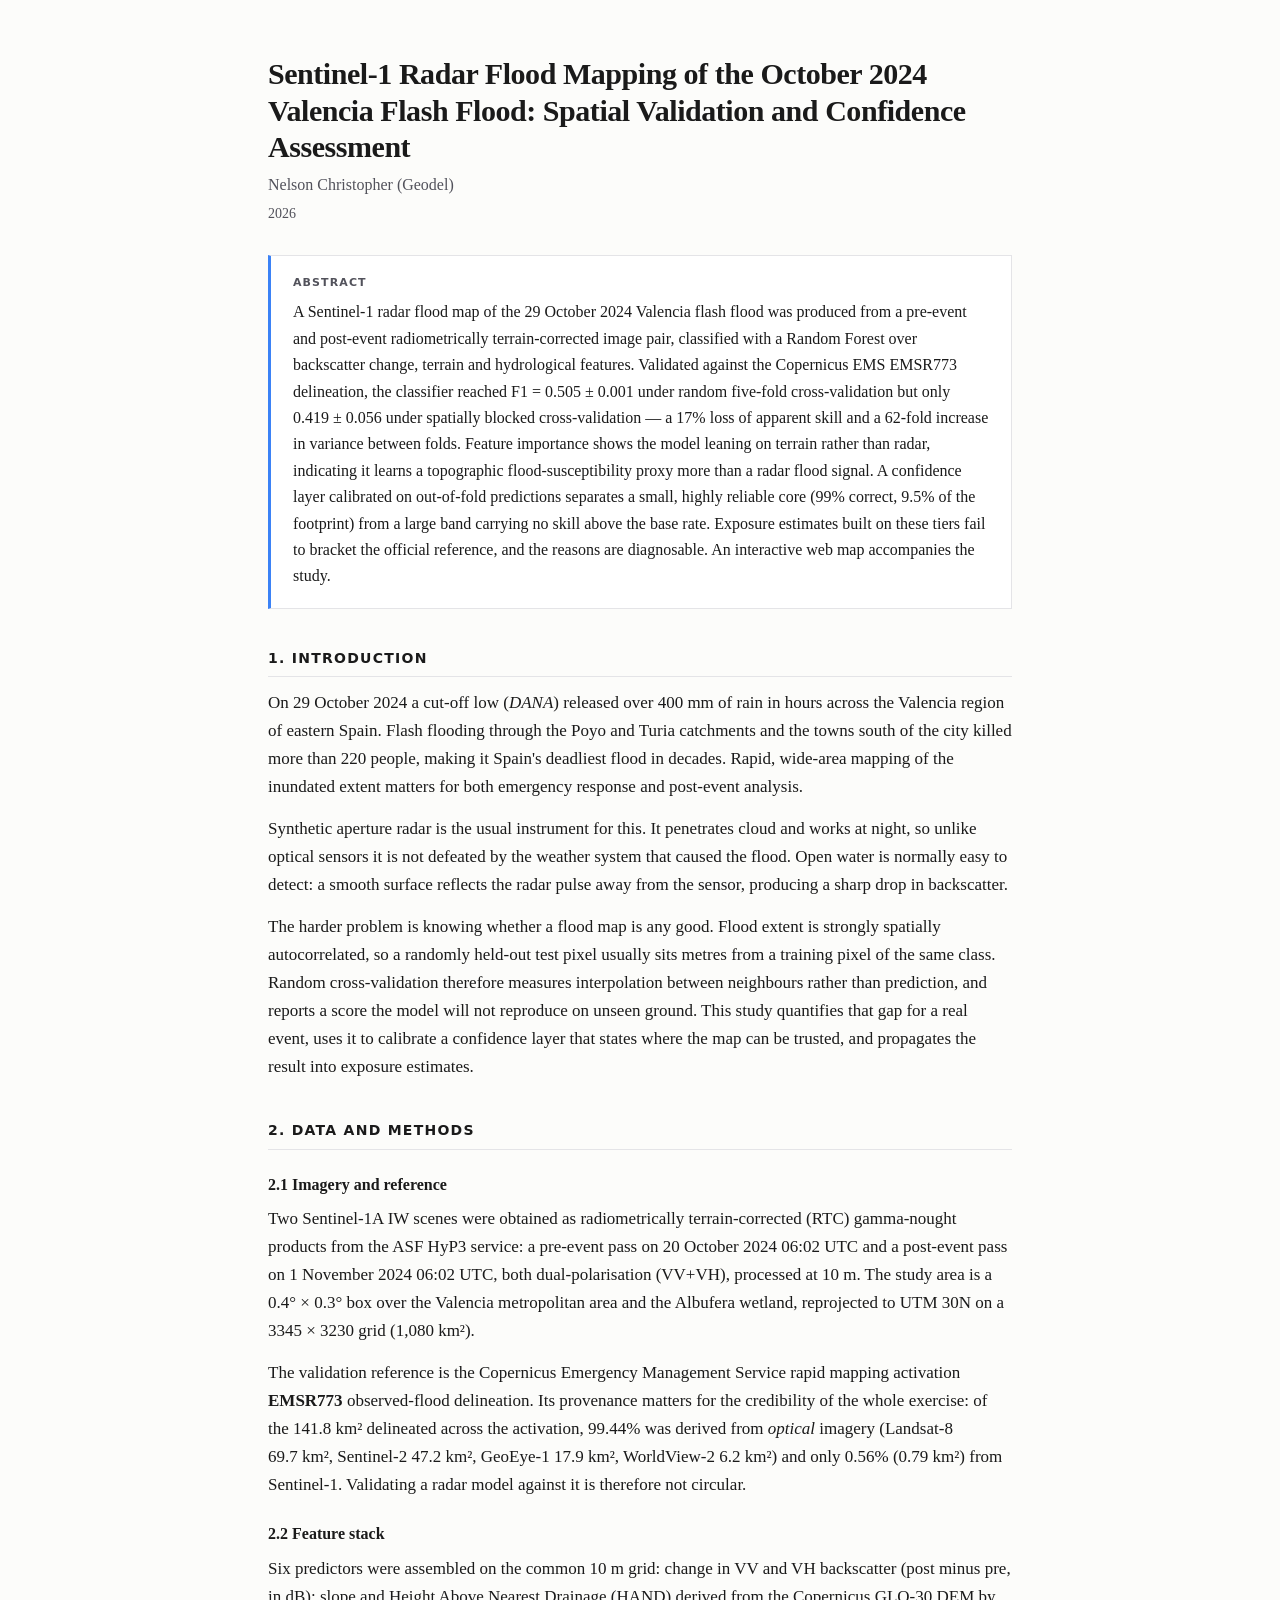
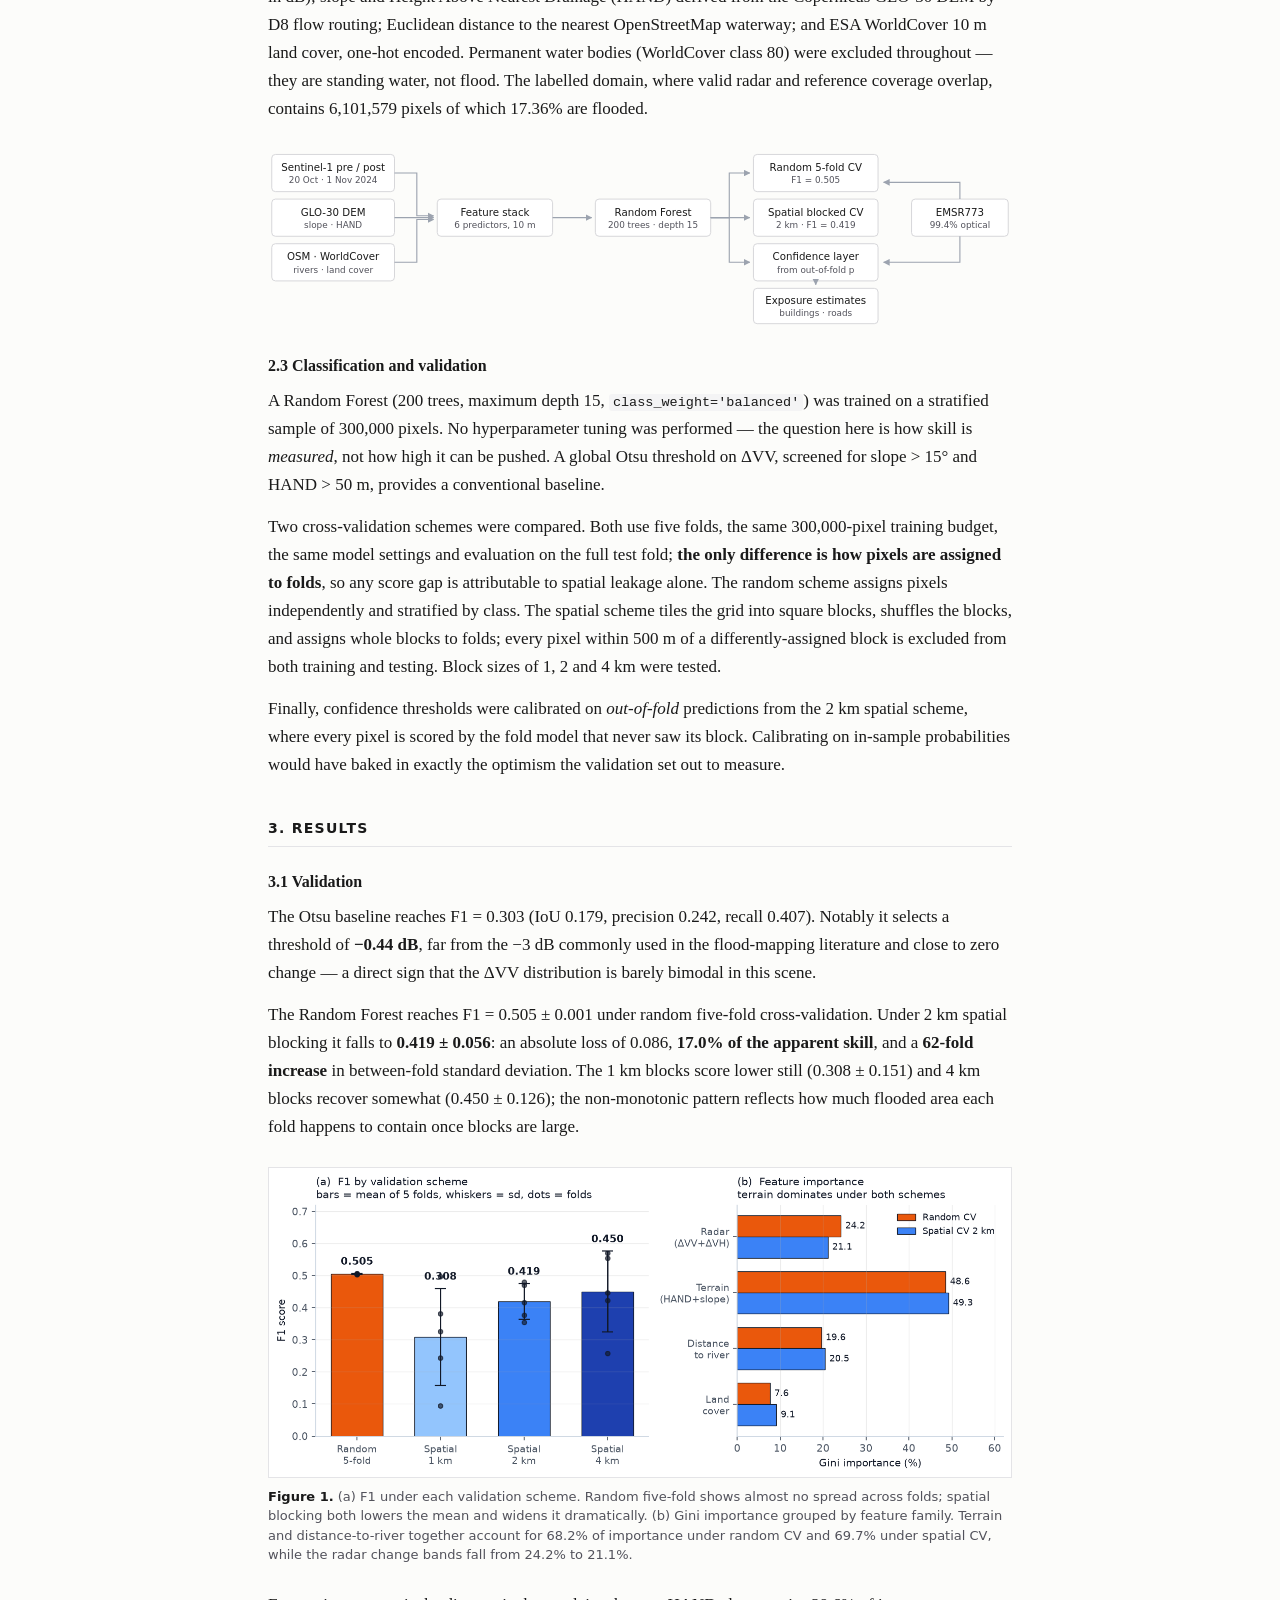
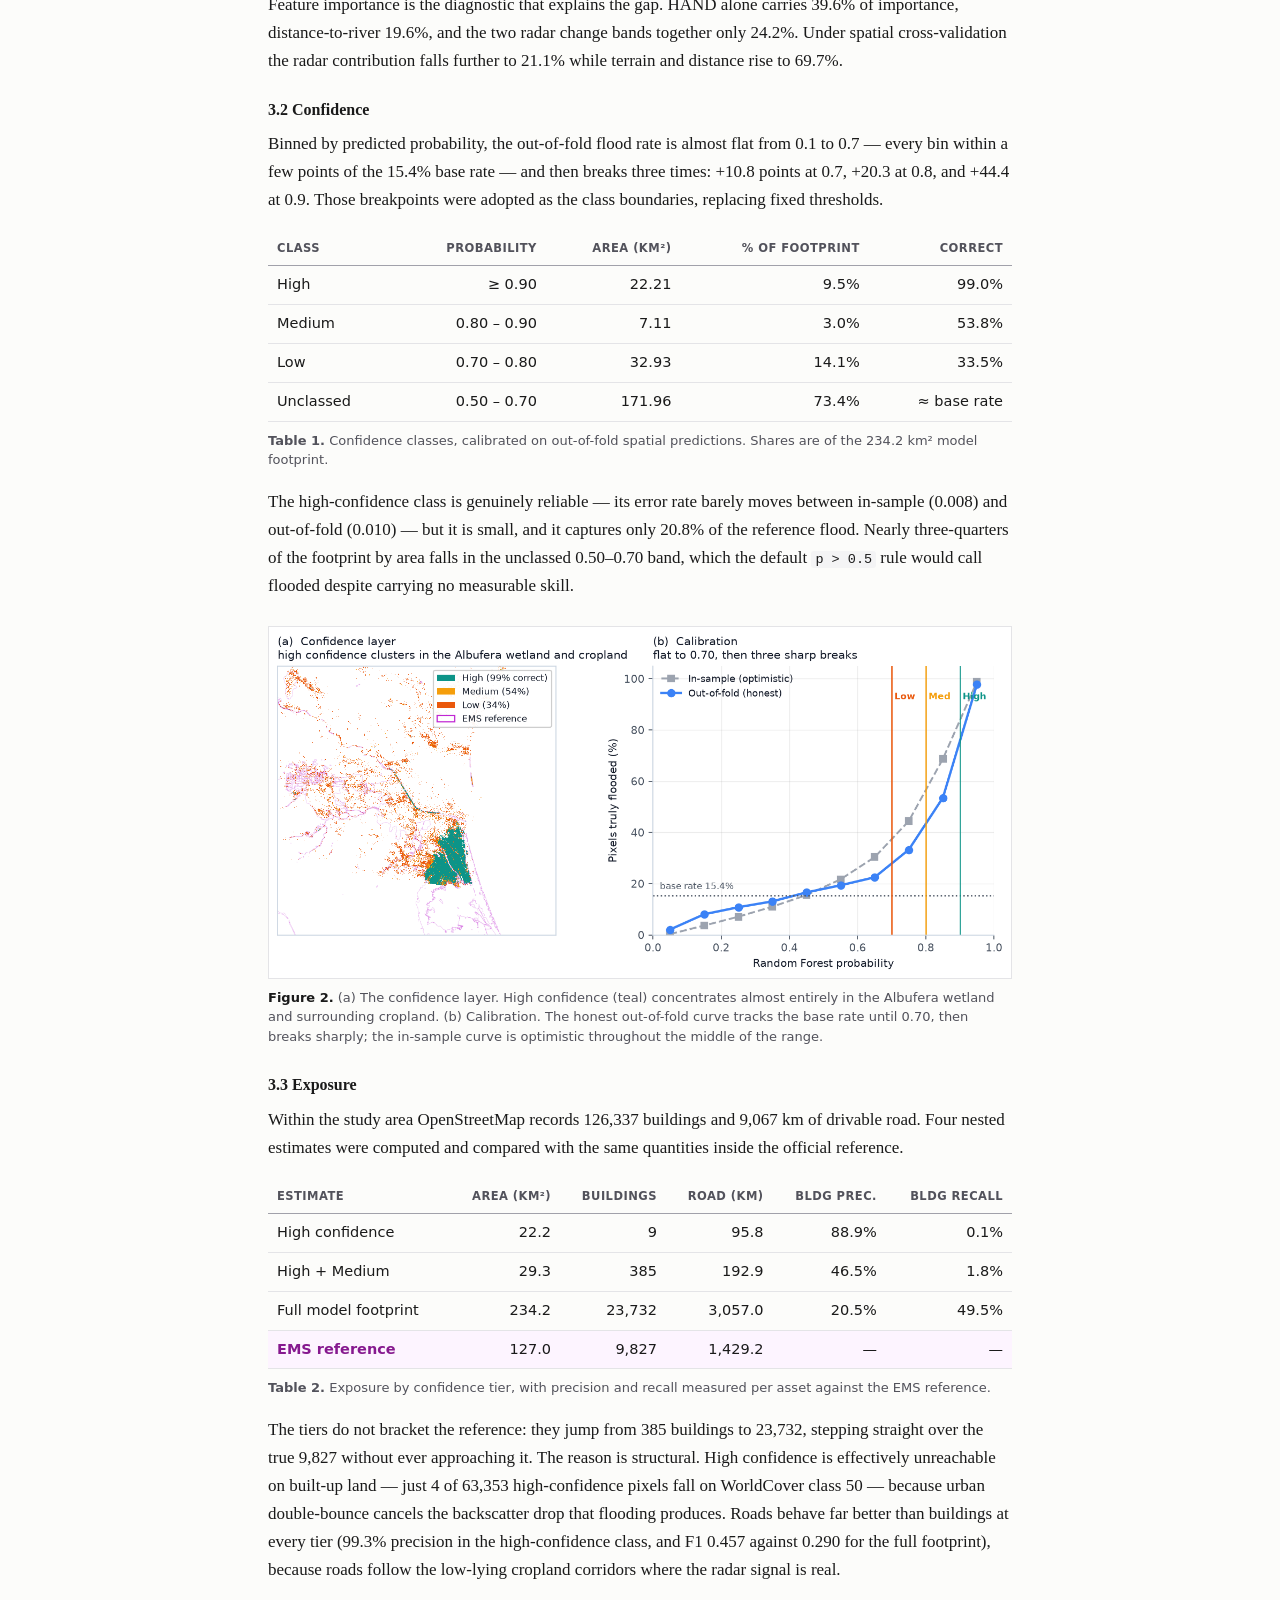
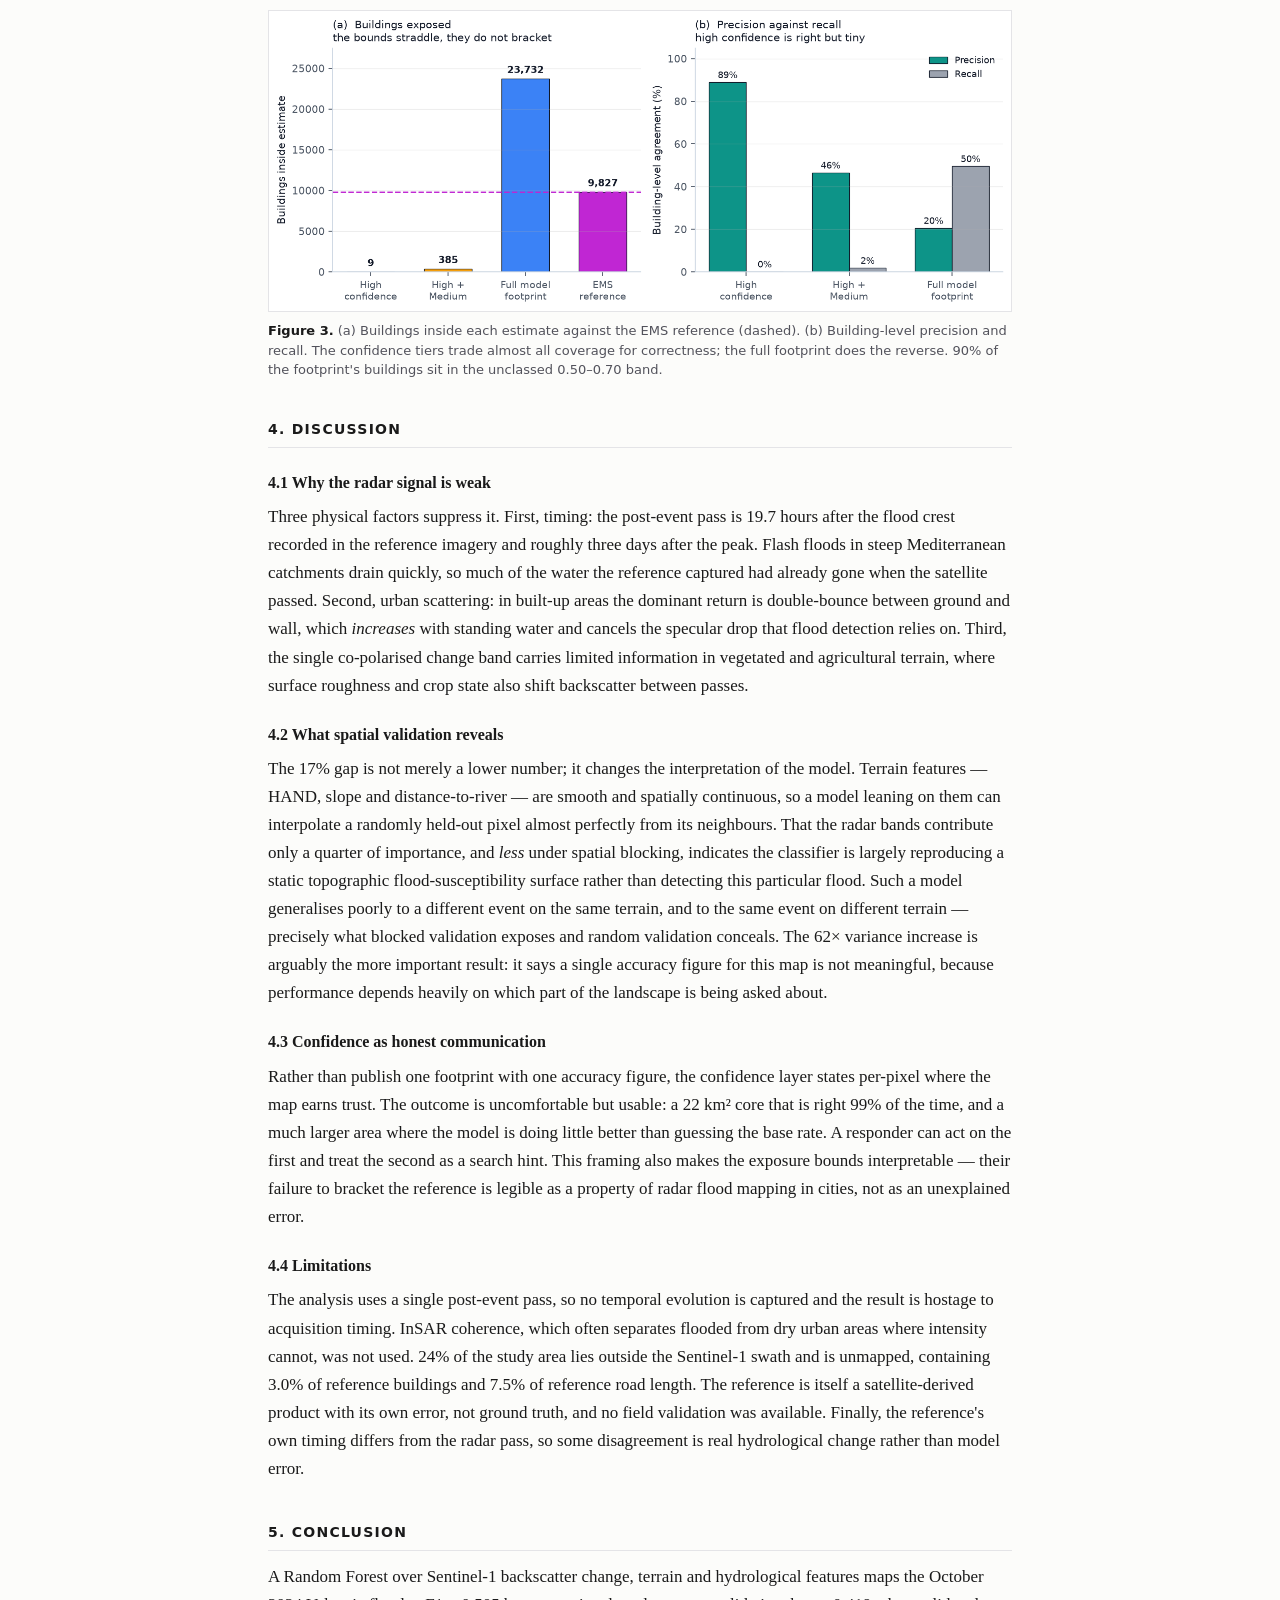
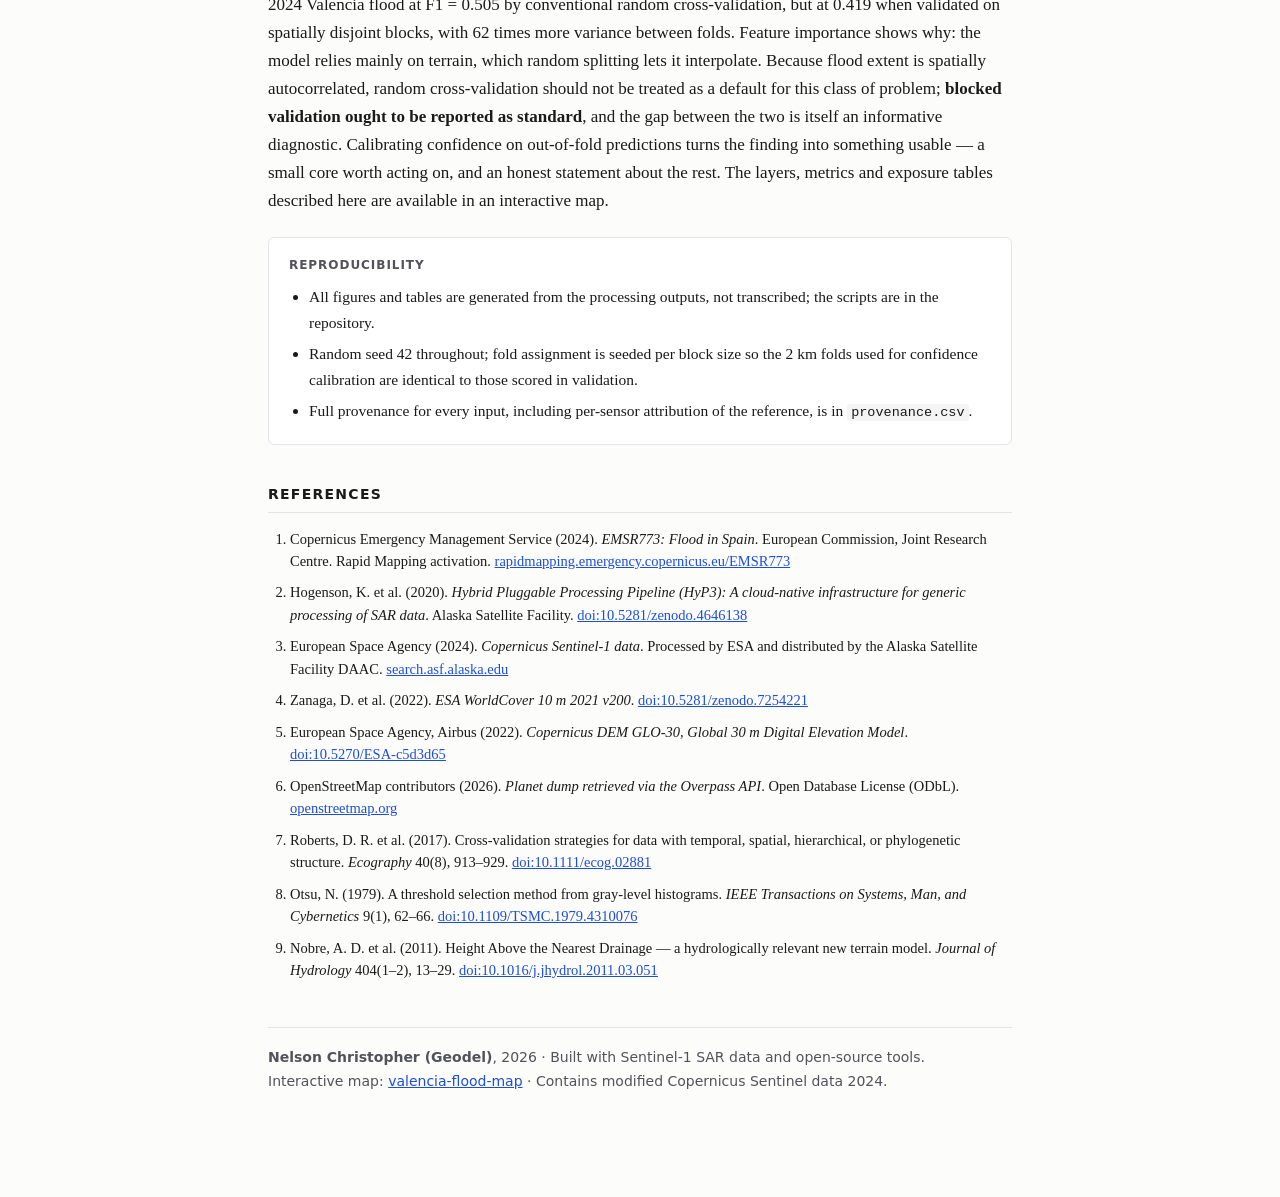
==== report/index.html @ 2ce24bb8 "Valencia flood map: web map, technical report and processing pipeline Sentinel-1 radar flood mapping" ====
<!DOCTYPE html>
<html lang="en">
<head>
<meta charset="utf-8">
<meta name="viewport" content="width=device-width, initial-scale=1">
<title>Sentinel-1 Radar Flood Mapping of the October 2024 Valencia Flash Flood</title>
<meta name="description" content="Spatial validation and confidence assessment of a Sentinel-1 Random Forest flood map of the October 2024 Valencia flash flood.">
<meta name="author" content="Nelson Christopher">
<style>
:root{
  --flood:#3b82f6; --high:#0d9488; --med:#f59e0b; --low:#ea580c;
  --grey:#9ca3af; --ref:#c026d3;
  --ink:#1a1a1a; --ink2:#52525b; --rule:#e4e4e7; --bg:#fcfcfa;
}
*{box-sizing:border-box}
html{-webkit-text-size-adjust:100%}
body{
  margin:0; background:var(--bg); color:var(--ink);
  font:17px/1.65 Georgia,"Iowan Old Style","Times New Roman",serif;
}
.wrap{max-width:800px; margin:0 auto; padding:56px 28px 90px}

h1{font-size:30px; line-height:1.22; margin:0 0 6px; font-weight:700;
   letter-spacing:-.015em}
.byline{font-size:16px; color:var(--ink2); margin:0 0 4px}
.dateline{font-size:14px; color:var(--ink2); margin:0 0 30px}
h2{font-size:14px; letter-spacing:.09em; text-transform:uppercase;
   font-family:system-ui,-apple-system,"Segoe UI",sans-serif; font-weight:700;
   margin:38px 0 12px; padding-bottom:6px; border-bottom:1px solid var(--rule)}
h3{font-size:16px; margin:22px 0 7px; font-weight:700}
p{margin:0 0 14px}
a{color:#1d4ed8}
strong{font-weight:700}

.abstract{
  background:#fff; border:1px solid var(--rule); border-left:3px solid var(--flood);
  padding:18px 22px; margin:0 0 10px; font-size:16px;
}
.abstract p{margin:0}
.abstract .lbl{
  font-family:system-ui,sans-serif; font-size:11px; letter-spacing:.1em;
  text-transform:uppercase; color:var(--ink2); font-weight:700; display:block;
  margin-bottom:7px;
}

figure{margin:26px 0; padding:0}
figure img{width:100%; height:auto; display:block; border:1px solid var(--rule);
           background:#fff}
figcaption{
  font-family:system-ui,-apple-system,sans-serif; font-size:13px;
  color:var(--ink2); margin-top:9px; line-height:1.5;
}
figcaption b{color:var(--ink)}

table{border-collapse:collapse; width:100%; margin:18px 0; font-size:14.5px;
      font-family:system-ui,-apple-system,sans-serif}
caption{
  caption-side:bottom; text-align:left; font-size:13px; color:var(--ink2);
  margin-top:9px; line-height:1.5;
}
th,td{padding:7px 9px; text-align:right; border-bottom:1px solid var(--rule)}
th:first-child,td:first-child{text-align:left}
thead th{
  font-size:11.5px; text-transform:uppercase; letter-spacing:.04em;
  color:var(--ink2); border-bottom:1.5px solid #a1a1aa;
}
tbody tr.hl{background:#fdf4ff}
tbody tr.hl td:first-child{color:#86198f; font-weight:700}
td.n{font-variant-numeric:tabular-nums}

.keybox{
  background:#fff; border:1px solid var(--rule); border-radius:6px;
  padding:4px 20px 14px; margin:22px 0;
}
.keybox h3{font-family:system-ui,sans-serif; font-size:12px; letter-spacing:.08em;
           text-transform:uppercase; color:var(--ink2); margin:14px 0 8px}
.keybox ul{margin:0; padding-left:20px; font-size:15.5px}
.keybox li{margin-bottom:6px}

.flow{margin:24px 0}
.flow svg{width:100%; height:auto; display:block}

ol.refs{font-size:14.5px; padding-left:22px; line-height:1.55}
ol.refs li{margin-bottom:9px}
code{font:13.5px ui-monospace,Menlo,Consolas,monospace; background:#f4f4f5;
     padding:1px 4px; border-radius:3px}

footer{
  margin-top:46px; padding-top:18px; border-top:1px solid var(--rule);
  font-size:14px; color:var(--ink2);
  font-family:system-ui,-apple-system,sans-serif;
}

@media (max-width:620px){
  body{font-size:16px}
  .wrap{padding:34px 18px 60px}
  h1{font-size:24px}
  table{font-size:13px}
  th,td{padding:6px 5px}
}

@media print{
  :root{--bg:#fff}
  @page{margin:18mm 16mm}
  body{font-size:10.5pt; line-height:1.5; background:#fff}
  .wrap{max-width:none; padding:0}
  h1{font-size:19pt}
  h2{font-size:10pt; margin:18pt 0 7pt; page-break-after:avoid}
  h3{font-size:11pt; page-break-after:avoid}
  figure,table,.keybox,.abstract{page-break-inside:avoid}
  figure img{border:1px solid #ccc}
  a{color:#000; text-decoration:none}
  a[href^="http"]::after{content:" (" attr(href) ")"; font-size:8pt; color:#555;
                         word-break:break-all}
  .noprint{display:none}
  footer{page-break-inside:avoid}
}
</style>
</head>
<body>
<div class="wrap">

<h1>Sentinel-1 Radar Flood Mapping of the October 2024 Valencia Flash Flood:
    Spatial Validation and Confidence Assessment</h1>
<p class="byline">Nelson Christopher (Geodel)</p>
<p class="dateline">2026</p>

<div class="abstract">
  <span class="lbl">Abstract</span>
  <p>A Sentinel-1 radar flood map of the 29 October 2024 Valencia flash flood was
  produced from a pre-event and post-event radiometrically terrain-corrected image
  pair, classified with a Random Forest over backscatter change, terrain and
  hydrological features. Validated against the Copernicus EMS EMSR773 delineation,
  the classifier reached F1&nbsp;=&nbsp;0.505&nbsp;±&nbsp;0.001 under random
  five-fold cross-validation but only 0.419&nbsp;±&nbsp;0.056 under spatially
  blocked cross-validation — a 17% loss of apparent skill and a 62-fold increase in
  variance between folds. Feature importance shows the model leaning on terrain
  rather than radar, indicating it learns a topographic flood-susceptibility proxy
  more than a radar flood signal. A confidence layer calibrated on out-of-fold
  predictions separates a small, highly reliable core (99% correct, 9.5% of the
  footprint) from a large band carrying no skill above the base rate. Exposure
  estimates built on these tiers fail to bracket the official reference, and the
  reasons are diagnosable. An interactive web map accompanies the study.</p>
</div>

<h2>1. Introduction</h2>
<p>On 29 October 2024 a cut-off low (<i>DANA</i>) released over 400&nbsp;mm of rain
in hours across the Valencia region of eastern Spain. Flash flooding through the
Poyo and Turia catchments and the towns south of the city killed more than 220
people, making it Spain's deadliest flood in decades. Rapid, wide-area mapping of
the inundated extent matters for both emergency response and post-event analysis.</p>

<p>Synthetic aperture radar is the usual instrument for this. It penetrates cloud
and works at night, so unlike optical sensors it is not defeated by the weather
system that caused the flood. Open water is normally easy to detect: a smooth
surface reflects the radar pulse away from the sensor, producing a sharp drop in
backscatter.</p>

<p>The harder problem is knowing whether a flood map is any good. Flood extent is
strongly spatially autocorrelated, so a randomly held-out test pixel usually sits
metres from a training pixel of the same class. Random cross-validation therefore
measures interpolation between neighbours rather than prediction, and reports a
score the model will not reproduce on unseen ground. This study quantifies that
gap for a real event, uses it to calibrate a confidence layer that states where the
map can be trusted, and propagates the result into exposure estimates.</p>

<h2>2. Data and Methods</h2>

<h3>2.1 Imagery and reference</h3>
<p>Two Sentinel-1A IW scenes were obtained as radiometrically terrain-corrected
(RTC) gamma-nought products from the ASF HyP3 service: a pre-event pass on
20&nbsp;October 2024 06:02&nbsp;UTC and a post-event pass on 1&nbsp;November 2024
06:02&nbsp;UTC, both dual-polarisation (VV+VH), processed at 10&nbsp;m. The study
area is a 0.4°&nbsp;×&nbsp;0.3° box over the Valencia metropolitan area and the
Albufera wetland, reprojected to UTM&nbsp;30N on a 3345&nbsp;×&nbsp;3230 grid
(1,080&nbsp;km²).</p>

<p>The validation reference is the Copernicus Emergency Management Service rapid
mapping activation <b>EMSR773</b> observed-flood delineation. Its provenance matters
for the credibility of the whole exercise: of the 141.8&nbsp;km² delineated across
the activation, 99.44% was derived from <i>optical</i> imagery (Landsat-8
69.7&nbsp;km², Sentinel-2 47.2&nbsp;km², GeoEye-1 17.9&nbsp;km², WorldView-2
6.2&nbsp;km²) and only 0.56% (0.79&nbsp;km²) from Sentinel-1. Validating a radar
model against it is therefore not circular.</p>

<h3>2.2 Feature stack</h3>
<p>Six predictors were assembled on the common 10&nbsp;m grid: change in VV and VH
backscatter (post minus pre, in dB); slope and Height Above Nearest Drainage (HAND)
derived from the Copernicus GLO-30 DEM by D8 flow routing; Euclidean distance to the
nearest OpenStreetMap waterway; and ESA WorldCover 10&nbsp;m land cover, one-hot
encoded. Permanent water bodies (WorldCover class 80) were excluded throughout —
they are standing water, not flood. The labelled domain, where valid radar and
reference coverage overlap, contains 6,101,579 pixels of which 17.36% are flooded.</p>

<div class="flow">
<svg viewBox="0 0 800 196" xmlns="http://www.w3.org/2000/svg" role="img"
     aria-label="Processing chain: Sentinel-1 pre and post images, DEM, OSM and land
     cover feed a feature stack; a Random Forest produces a probability surface,
     which is validated by random and spatial cross-validation and calibrated into
     a confidence layer and exposure estimates.">
  <defs>
    <marker id="a" viewBox="0 0 10 10" refX="9" refY="5" markerWidth="6"
            markerHeight="6" orient="auto-start-reverse">
      <path d="M0 0 L10 5 L0 10 z" fill="#9ca3af"/>
    </marker>
    <style>
      .bx{fill:#fff;stroke:#d4d4d8;stroke-width:1}
      .t{font:11px system-ui,sans-serif;fill:#1a1a1a;text-anchor:middle}
      .ts{font:9.5px system-ui,sans-serif;fill:#52525b;text-anchor:middle}
      .ln{stroke:#9ca3af;stroke-width:1.2;fill:none;marker-end:url(#a)}
    </style>
  </defs>

  <rect class="bx" x="4"   y="8"   width="132" height="40" rx="4" stroke="#3b82f6"/>
  <text class="t"  x="70"  y="26">Sentinel-1 pre / post</text>
  <text class="ts" x="70"  y="39">20 Oct · 1 Nov 2024</text>

  <rect class="bx" x="4"   y="56"  width="132" height="40" rx="4"/>
  <text class="t"  x="70"  y="74">GLO-30 DEM</text>
  <text class="ts" x="70"  y="87">slope · HAND</text>

  <rect class="bx" x="4"   y="104" width="132" height="40" rx="4"/>
  <text class="t"  x="70"  y="122">OSM · WorldCover</text>
  <text class="ts" x="70"  y="135">rivers · land cover</text>

  <rect class="bx" x="182" y="56"  width="124" height="40" rx="4"/>
  <text class="t"  x="244" y="74">Feature stack</text>
  <text class="ts" x="244" y="87">6 predictors, 10 m</text>

  <rect class="bx" x="352" y="56"  width="124" height="40" rx="4" stroke="#3b82f6"/>
  <text class="t"  x="414" y="74">Random Forest</text>
  <text class="ts" x="414" y="87">200 trees · depth 15</text>

  <rect class="bx" x="522" y="8"   width="134" height="40" rx="4"/>
  <text class="t"  x="589" y="26">Random 5-fold CV</text>
  <text class="ts" x="589" y="39">F1 = 0.505</text>

  <rect class="bx" x="522" y="56"  width="134" height="40" rx="4" stroke="#ea580c"/>
  <text class="t"  x="589" y="74">Spatial blocked CV</text>
  <text class="ts" x="589" y="87">2 km · F1 = 0.419</text>

  <rect class="bx" x="522" y="104" width="134" height="40" rx="4" stroke="#0d9488"/>
  <text class="t"  x="589" y="122">Confidence layer</text>
  <text class="ts" x="589" y="135">from out-of-fold p</text>

  <rect class="bx" x="522" y="152" width="134" height="38" rx="4"/>
  <text class="t"  x="589" y="169">Exposure estimates</text>
  <text class="ts" x="589" y="182">buildings · roads</text>

  <rect class="bx" x="692" y="56"  width="104" height="40" rx="4"/>
  <text class="t"  x="744" y="74">EMSR773</text>
  <text class="ts" x="744" y="87">99.4% optical</text>

  <path class="ln" d="M136 28 H160 V74 H178"/>
  <path class="ln" d="M136 76 H178"/>
  <path class="ln" d="M136 124 H160 V78 H178"/>
  <path class="ln" d="M306 76 H348"/>
  <path class="ln" d="M476 76 H496 V28 H518"/>
  <path class="ln" d="M476 76 H518"/>
  <path class="ln" d="M476 76 H496 V124 H518"/>
  <path class="ln" d="M589 144 V148"/>
  <path class="ln" d="M744 56 V38 H662"/>
  <path class="ln" d="M744 96 V124 H662"/>
</svg>
</div>

<h3>2.3 Classification and validation</h3>
<p>A Random Forest (200 trees, maximum depth 15,
<code>class_weight='balanced'</code>) was trained on a stratified sample of 300,000
pixels. No hyperparameter tuning was performed — the question here is how skill is
<i>measured</i>, not how high it can be pushed. A global Otsu threshold on ΔVV,
screened for slope&nbsp;&gt;&nbsp;15° and HAND&nbsp;&gt;&nbsp;50&nbsp;m, provides a
conventional baseline.</p>

<p>Two cross-validation schemes were compared. Both use five folds, the same
300,000-pixel training budget, the same model settings and evaluation on the full
test fold; <b>the only difference is how pixels are assigned to folds</b>, so any
score gap is attributable to spatial leakage alone. The random scheme assigns
pixels independently and stratified by class. The spatial scheme tiles the grid
into square blocks, shuffles the blocks, and assigns whole blocks to folds; every
pixel within 500&nbsp;m of a differently-assigned block is excluded from both
training and testing. Block sizes of 1, 2 and 4&nbsp;km were tested.</p>

<p>Finally, confidence thresholds were calibrated on <i>out-of-fold</i> predictions
from the 2&nbsp;km spatial scheme, where every pixel is scored by the fold model
that never saw its block. Calibrating on in-sample probabilities would have baked
in exactly the optimism the validation set out to measure.</p>

<h2>3. Results</h2>

<h3>3.1 Validation</h3>
<p>The Otsu baseline reaches F1&nbsp;=&nbsp;0.303 (IoU 0.179, precision 0.242,
recall 0.407). Notably it selects a threshold of <b>−0.44&nbsp;dB</b>, far from the
−3&nbsp;dB commonly used in the flood-mapping literature and close to zero change —
a direct sign that the ΔVV distribution is barely bimodal in this scene.</p>

<p>The Random Forest reaches F1&nbsp;=&nbsp;0.505&nbsp;±&nbsp;0.001 under random
five-fold cross-validation. Under 2&nbsp;km spatial blocking it falls to
<b>0.419&nbsp;±&nbsp;0.056</b>: an absolute loss of 0.086, <b>17.0% of the apparent
skill</b>, and a <b>62-fold increase</b> in between-fold standard deviation. The 1 km
blocks score lower still (0.308&nbsp;±&nbsp;0.151) and 4 km blocks recover somewhat
(0.450&nbsp;±&nbsp;0.126); the non-monotonic pattern reflects how much flooded area
each fold happens to contain once blocks are large.</p>

<figure>
  <img src="figures/fig1_validation.png"
       alt="Bar chart of F1 by validation scheme and a feature-importance comparison">
  <figcaption><b>Figure 1.</b> (a) F1 under each validation scheme. Random
  five-fold shows almost no spread across folds; spatial blocking both lowers the
  mean and widens it dramatically. (b) Gini importance grouped by feature family.
  Terrain and distance-to-river together account for 68.2% of importance under
  random CV and 69.7% under spatial CV, while the radar change bands fall from
  24.2% to 21.1%.</figcaption>
</figure>

<p>Feature importance is the diagnostic that explains the gap. HAND alone carries
39.6% of importance, distance-to-river 19.6%, and the two radar change bands
together only 24.2%. Under spatial cross-validation the radar contribution falls
further to 21.1% while terrain and distance rise to 69.7%.</p>

<h3>3.2 Confidence</h3>
<p>Binned by predicted probability, the out-of-fold flood rate is almost flat from
0.1 to 0.7 — every bin within a few points of the 15.4% base rate — and then breaks
three times: +10.8 points at 0.7, +20.3 at 0.8, and +44.4 at 0.9. Those breakpoints
were adopted as the class boundaries, replacing fixed thresholds.</p>

<table>
  <caption><b>Table 1.</b> Confidence classes, calibrated on out-of-fold spatial
  predictions. Shares are of the 234.2 km² model footprint.</caption>
  <thead><tr><th>Class</th><th>Probability</th><th>Area (km²)</th>
    <th>% of footprint</th><th>Correct</th></tr></thead>
  <tbody>
    <tr><td>High</td><td class="n">≥ 0.90</td><td class="n">22.21</td>
        <td class="n">9.5%</td><td class="n">99.0%</td></tr>
    <tr><td>Medium</td><td class="n">0.80 – 0.90</td><td class="n">7.11</td>
        <td class="n">3.0%</td><td class="n">53.8%</td></tr>
    <tr><td>Low</td><td class="n">0.70 – 0.80</td><td class="n">32.93</td>
        <td class="n">14.1%</td><td class="n">33.5%</td></tr>
    <tr><td>Unclassed</td><td class="n">0.50 – 0.70</td><td class="n">171.96</td>
        <td class="n">73.4%</td><td class="n">≈ base rate</td></tr>
  </tbody>
</table>

<p>The high-confidence class is genuinely reliable — its error rate barely moves
between in-sample (0.008) and out-of-fold (0.010) — but it is small, and it captures
only 20.8% of the reference flood. Nearly three-quarters of the footprint by area
falls in the unclassed 0.50–0.70 band, which the default <code>p&nbsp;&gt;&nbsp;0.5</code>
rule would call flooded despite carrying no measurable skill.</p>

<figure>
  <img src="figures/fig2_confidence.png"
       alt="Confidence map of the study area and a probability calibration curve">
  <figcaption><b>Figure 2.</b> (a) The confidence layer. High confidence (teal)
  concentrates almost entirely in the Albufera wetland and surrounding cropland.
  (b) Calibration. The honest out-of-fold curve tracks the base rate until 0.70,
  then breaks sharply; the in-sample curve is optimistic throughout the middle of
  the range.</figcaption>
</figure>

<h3>3.3 Exposure</h3>
<p>Within the study area OpenStreetMap records 126,337 buildings and 9,067&nbsp;km
of drivable road. Four nested estimates were computed and compared with the same
quantities inside the official reference.</p>

<table>
  <caption><b>Table 2.</b> Exposure by confidence tier, with precision and recall
  measured per asset against the EMS reference.</caption>
  <thead><tr><th>Estimate</th><th>Area (km²)</th><th>Buildings</th>
    <th>Road (km)</th><th>Bldg prec.</th><th>Bldg recall</th></tr></thead>
  <tbody>
    <tr><td>High confidence</td><td class="n">22.2</td><td class="n">9</td>
        <td class="n">95.8</td><td class="n">88.9%</td><td class="n">0.1%</td></tr>
    <tr><td>High + Medium</td><td class="n">29.3</td><td class="n">385</td>
        <td class="n">192.9</td><td class="n">46.5%</td><td class="n">1.8%</td></tr>
    <tr><td>Full model footprint</td><td class="n">234.2</td><td class="n">23,732</td>
        <td class="n">3,057.0</td><td class="n">20.5%</td><td class="n">49.5%</td></tr>
    <tr class="hl"><td>EMS reference</td><td class="n">127.0</td><td class="n">9,827</td>
        <td class="n">1,429.2</td><td class="n">—</td><td class="n">—</td></tr>
  </tbody>
</table>

<p>The tiers do not bracket the reference: they jump from 385 buildings to 23,732,
stepping straight over the true 9,827 without ever approaching it. The reason is
structural. High confidence is effectively unreachable on built-up land — just 4 of
63,353 high-confidence pixels fall on WorldCover class 50 — because urban
double-bounce cancels the backscatter drop that flooding produces. Roads behave far
better than buildings at every tier (99.3% precision in the high-confidence class,
and F1 0.457 against 0.290 for the full footprint), because roads follow the
low-lying cropland corridors where the radar signal is real.</p>

<figure>
  <img src="figures/fig3_exposure.png"
       alt="Bar charts of buildings exposed per estimate and precision against recall">
  <figcaption><b>Figure 3.</b> (a) Buildings inside each estimate against the EMS
  reference (dashed). (b) Building-level precision and recall. The confidence tiers
  trade almost all coverage for correctness; the full footprint does the reverse.
  90% of the footprint's buildings sit in the unclassed 0.50–0.70 band.</figcaption>
</figure>

<h2>4. Discussion</h2>

<h3>4.1 Why the radar signal is weak</h3>
<p>Three physical factors suppress it. First, timing: the post-event pass is
19.7&nbsp;hours after the flood crest recorded in the reference imagery and roughly
three days after the peak. Flash floods in steep Mediterranean catchments drain
quickly, so much of the water the reference captured had already gone when the
satellite passed. Second, urban scattering: in built-up areas the dominant return is
double-bounce between ground and wall, which <i>increases</i> with standing water
and cancels the specular drop that flood detection relies on. Third, the single
co-polarised change band carries limited information in vegetated and agricultural
terrain, where surface roughness and crop state also shift backscatter between
passes.</p>

<h3>4.2 What spatial validation reveals</h3>
<p>The 17% gap is not merely a lower number; it changes the interpretation of the
model. Terrain features — HAND, slope and distance-to-river — are smooth and
spatially continuous, so a model leaning on them can interpolate a randomly held-out
pixel almost perfectly from its neighbours. That the radar bands contribute only a
quarter of importance, and <i>less</i> under spatial blocking, indicates the
classifier is largely reproducing a static topographic flood-susceptibility surface
rather than detecting this particular flood. Such a model generalises poorly to a
different event on the same terrain, and to the same event on different terrain —
precisely what blocked validation exposes and random validation conceals. The 62×
variance increase is arguably the more important result: it says a single accuracy
figure for this map is not meaningful, because performance depends heavily on which
part of the landscape is being asked about.</p>

<h3>4.3 Confidence as honest communication</h3>
<p>Rather than publish one footprint with one accuracy figure, the confidence layer
states per-pixel where the map earns trust. The outcome is uncomfortable but usable:
a 22&nbsp;km² core that is right 99% of the time, and a much larger area where the
model is doing little better than guessing the base rate. A responder can act on the
first and treat the second as a search hint. This framing also makes the exposure
bounds interpretable — their failure to bracket the reference is legible as a
property of radar flood mapping in cities, not as an unexplained error.</p>

<h3>4.4 Limitations</h3>
<p>The analysis uses a single post-event pass, so no temporal evolution is captured
and the result is hostage to acquisition timing. InSAR coherence, which often
separates flooded from dry urban areas where intensity cannot, was not used. 24% of
the study area lies outside the Sentinel-1 swath and is unmapped, containing 3.0% of
reference buildings and 7.5% of reference road length. The reference is itself a
satellite-derived product with its own error, not ground truth, and no field
validation was available. Finally, the reference's own timing differs from the radar
pass, so some disagreement is real hydrological change rather than model error.</p>

<h2>5. Conclusion</h2>
<p>A Random Forest over Sentinel-1 backscatter change, terrain and hydrological
features maps the October 2024 Valencia flood at F1&nbsp;=&nbsp;0.505 by
conventional random cross-validation, but at 0.419 when validated on spatially
disjoint blocks, with 62 times more variance between folds. Feature importance shows
why: the model relies mainly on terrain, which random splitting lets it interpolate.
Because flood extent is spatially autocorrelated, random cross-validation should not
be treated as a default for this class of problem; <b>blocked validation ought to be
reported as standard</b>, and the gap between the two is itself an informative
diagnostic. Calibrating confidence on out-of-fold predictions turns the finding into
something usable — a small core worth acting on, and an honest statement about the
rest. The layers, metrics and exposure tables described here are available in an
interactive map.</p>

<div class="keybox">
<h3>Reproducibility</h3>
<ul>
  <li>All figures and tables are generated from the processing outputs, not
      transcribed; the scripts are in the repository.</li>
  <li>Random seed 42 throughout; fold assignment is seeded per block size so the
      2&nbsp;km folds used for confidence calibration are identical to those scored
      in validation.</li>
  <li>Full provenance for every input, including per-sensor attribution of the
      reference, is in <code>provenance.csv</code>.</li>
</ul>
</div>

<h2>References</h2>
<ol class="refs">
  <li>Copernicus Emergency Management Service (2024). <i>EMSR773: Flood in Spain</i>.
      European Commission, Joint Research Centre. Rapid Mapping activation.
      <a href="https://rapidmapping.emergency.copernicus.eu/EMSR773/">rapidmapping.emergency.copernicus.eu/EMSR773</a></li>
  <li>Hogenson, K. et al. (2020). <i>Hybrid Pluggable Processing Pipeline (HyP3): A
      cloud-native infrastructure for generic processing of SAR data</i>. Alaska
      Satellite Facility. <a href="https://doi.org/10.5281/zenodo.4646138">doi:10.5281/zenodo.4646138</a></li>
  <li>European Space Agency (2024). <i>Copernicus Sentinel-1 data</i>. Processed by
      ESA and distributed by the Alaska Satellite Facility DAAC.
      <a href="https://search.asf.alaska.edu/">search.asf.alaska.edu</a></li>
  <li>Zanaga, D. et al. (2022). <i>ESA WorldCover 10 m 2021 v200</i>.
      <a href="https://doi.org/10.5281/zenodo.7254221">doi:10.5281/zenodo.7254221</a></li>
  <li>European Space Agency, Airbus (2022). <i>Copernicus DEM GLO-30, Global 30 m
      Digital Elevation Model</i>.
      <a href="https://doi.org/10.5270/ESA-c5d3d65">doi:10.5270/ESA-c5d3d65</a></li>
  <li>OpenStreetMap contributors (2026). <i>Planet dump retrieved via the Overpass
      API</i>. Open Database License (ODbL).
      <a href="https://www.openstreetmap.org/">openstreetmap.org</a></li>
  <li>Roberts, D. R. et al. (2017). Cross-validation strategies for data with
      temporal, spatial, hierarchical, or phylogenetic structure. <i>Ecography</i>
      40(8), 913–929. <a href="https://doi.org/10.1111/ecog.02881">doi:10.1111/ecog.02881</a></li>
  <li>Otsu, N. (1979). A threshold selection method from gray-level histograms.
      <i>IEEE Transactions on Systems, Man, and Cybernetics</i> 9(1), 62–66.
      <a href="https://doi.org/10.1109/TSMC.1979.4310076">doi:10.1109/TSMC.1979.4310076</a></li>
  <li>Nobre, A. D. et al. (2011). Height Above the Nearest Drainage — a
      hydrologically relevant new terrain model. <i>Journal of Hydrology</i>
      404(1–2), 13–29. <a href="https://doi.org/10.1016/j.jhydrol.2011.03.051">doi:10.1016/j.jhydrol.2011.03.051</a></li>
</ol>

<footer>
  <p><b>Nelson Christopher (Geodel)</b>, 2026 · Built with Sentinel-1 SAR data and
  open-source tools.<br>
  Interactive map: <a href="../">valencia-flood-map</a> ·
  Contains modified Copernicus Sentinel data 2024.</p>
</footer>

</div>
</body>
</html>
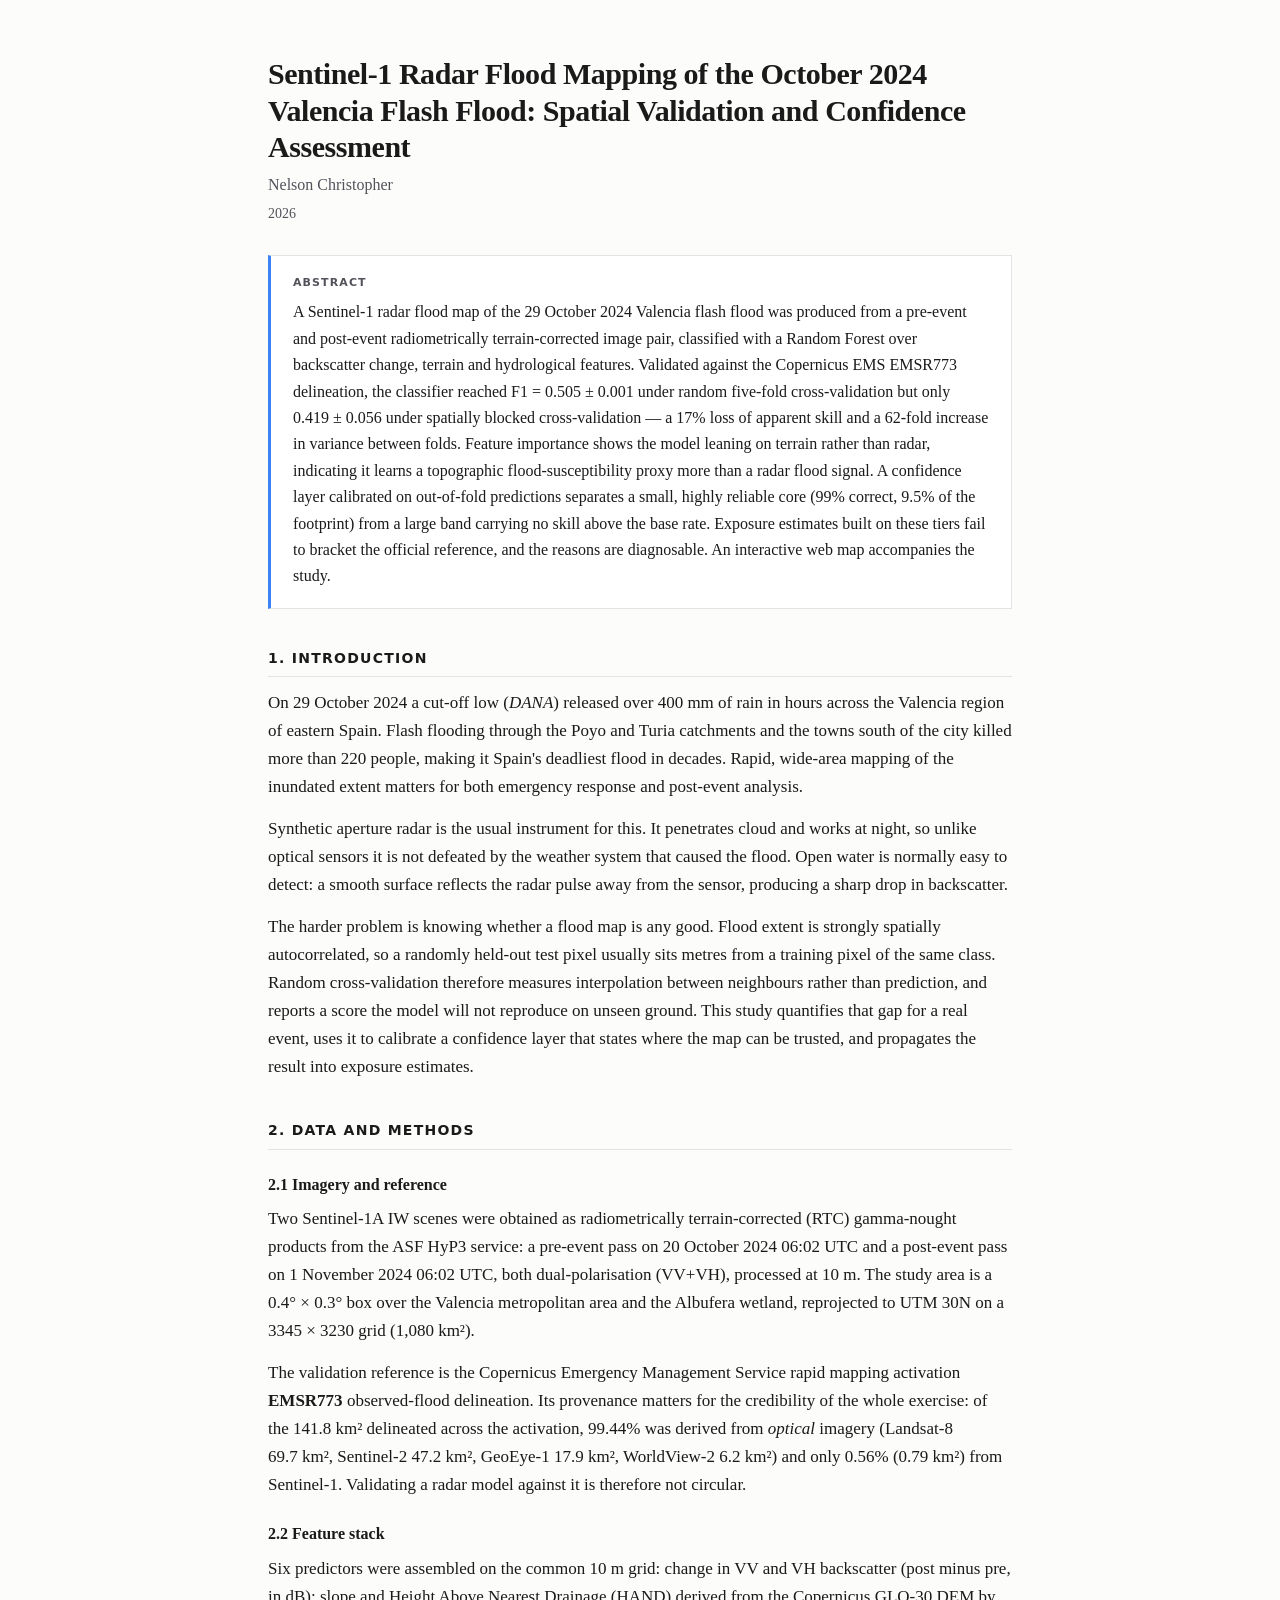
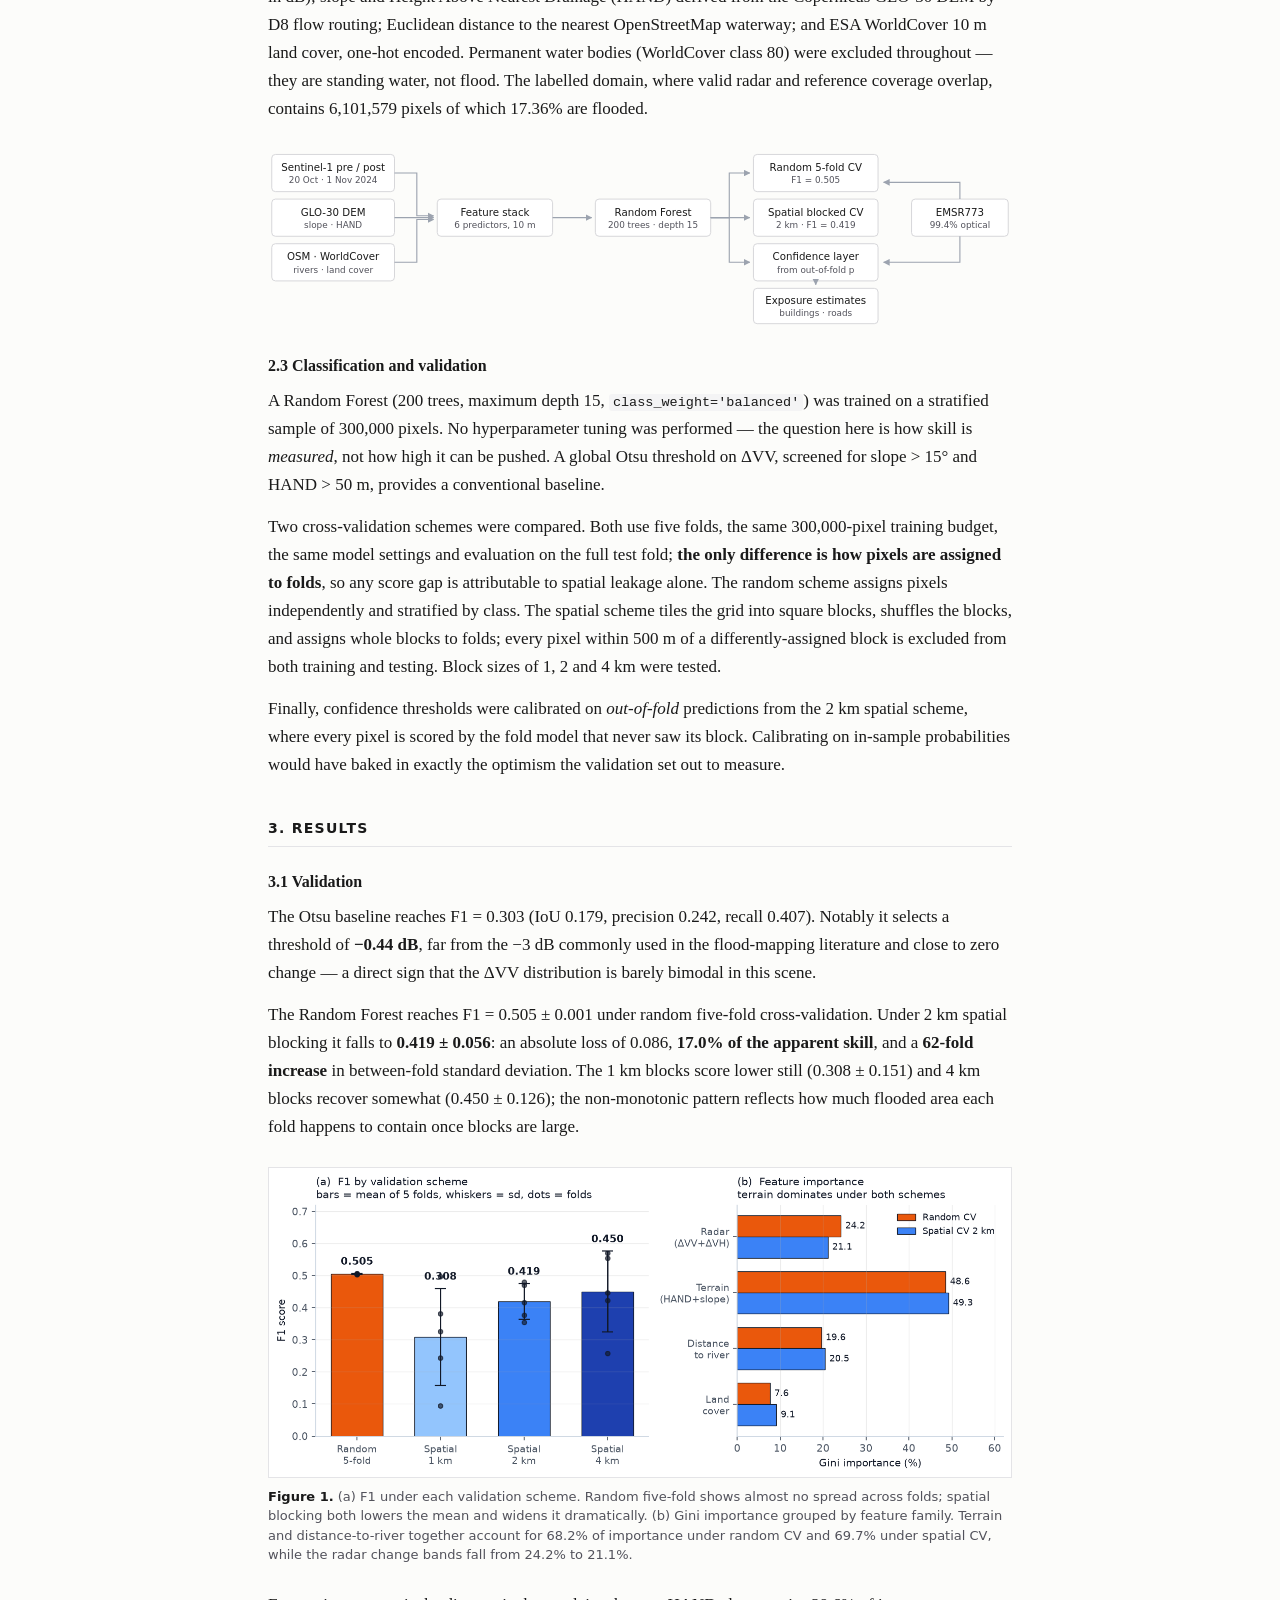
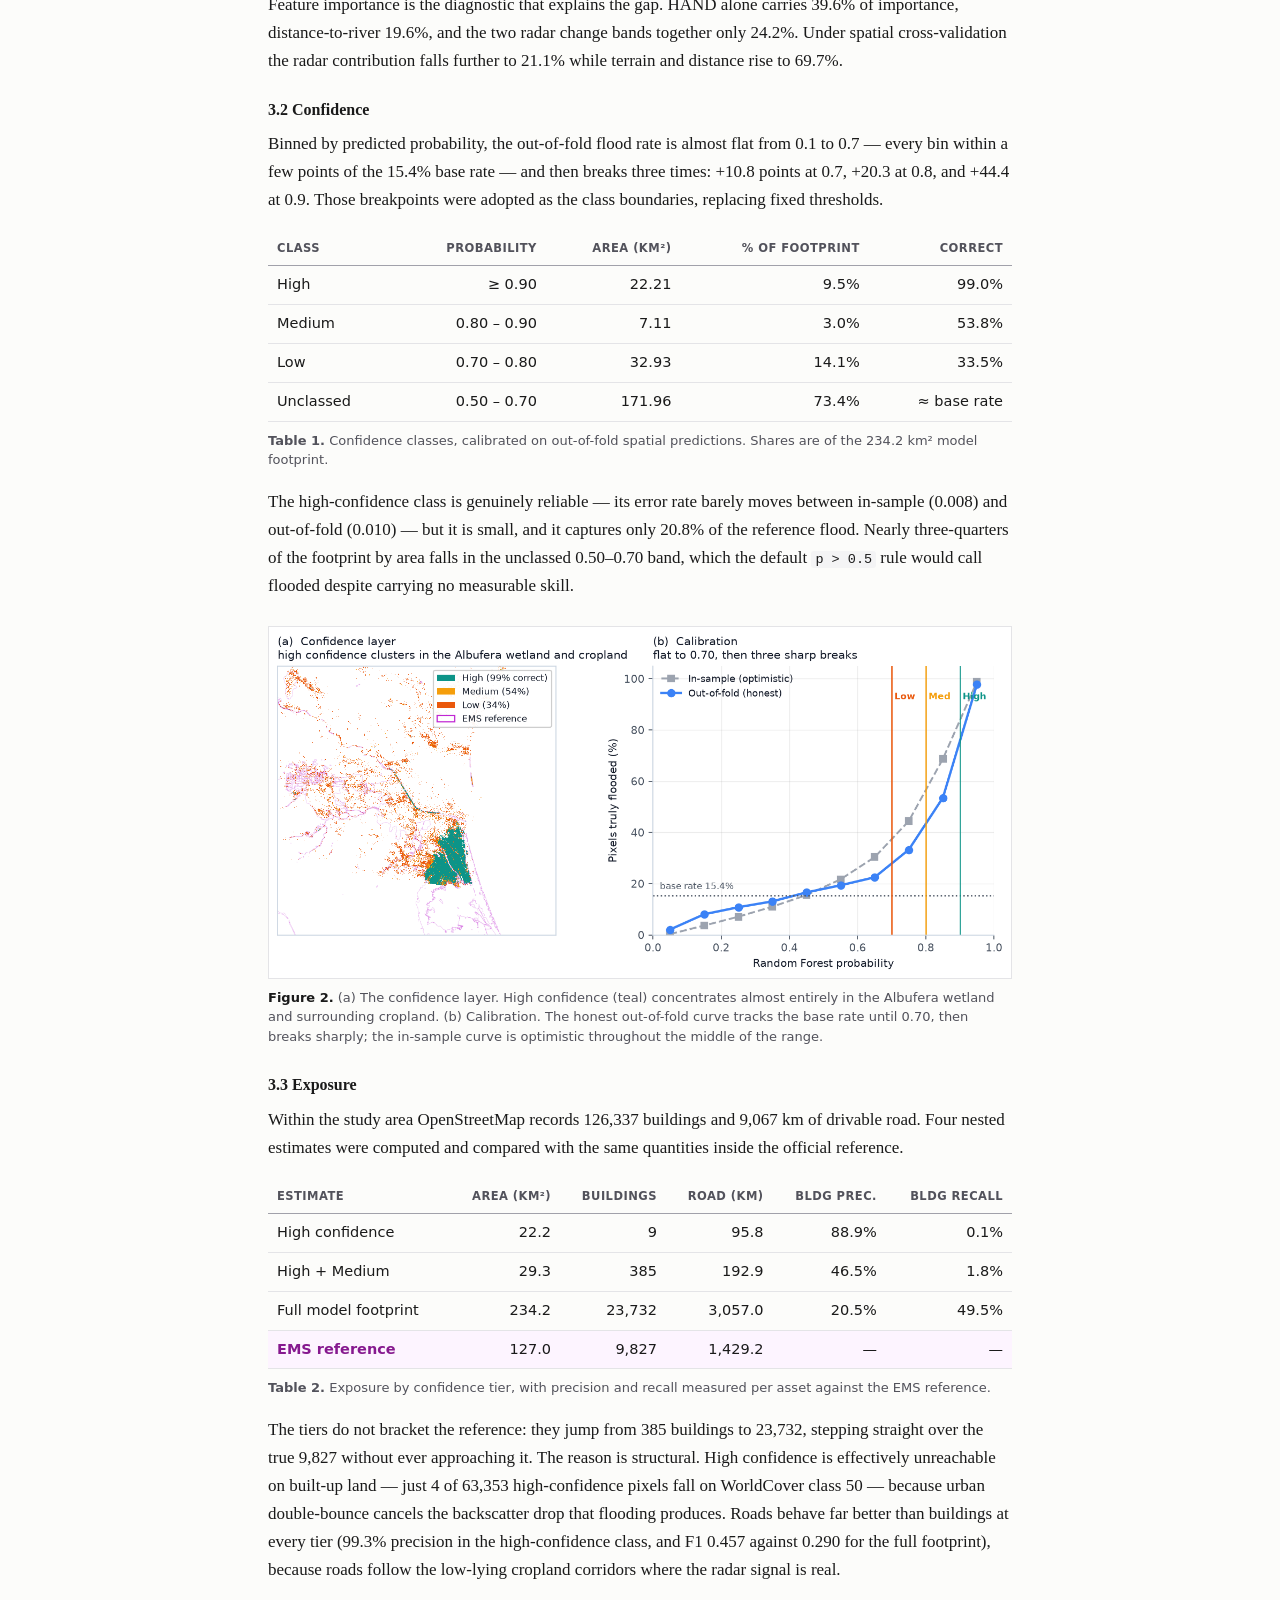
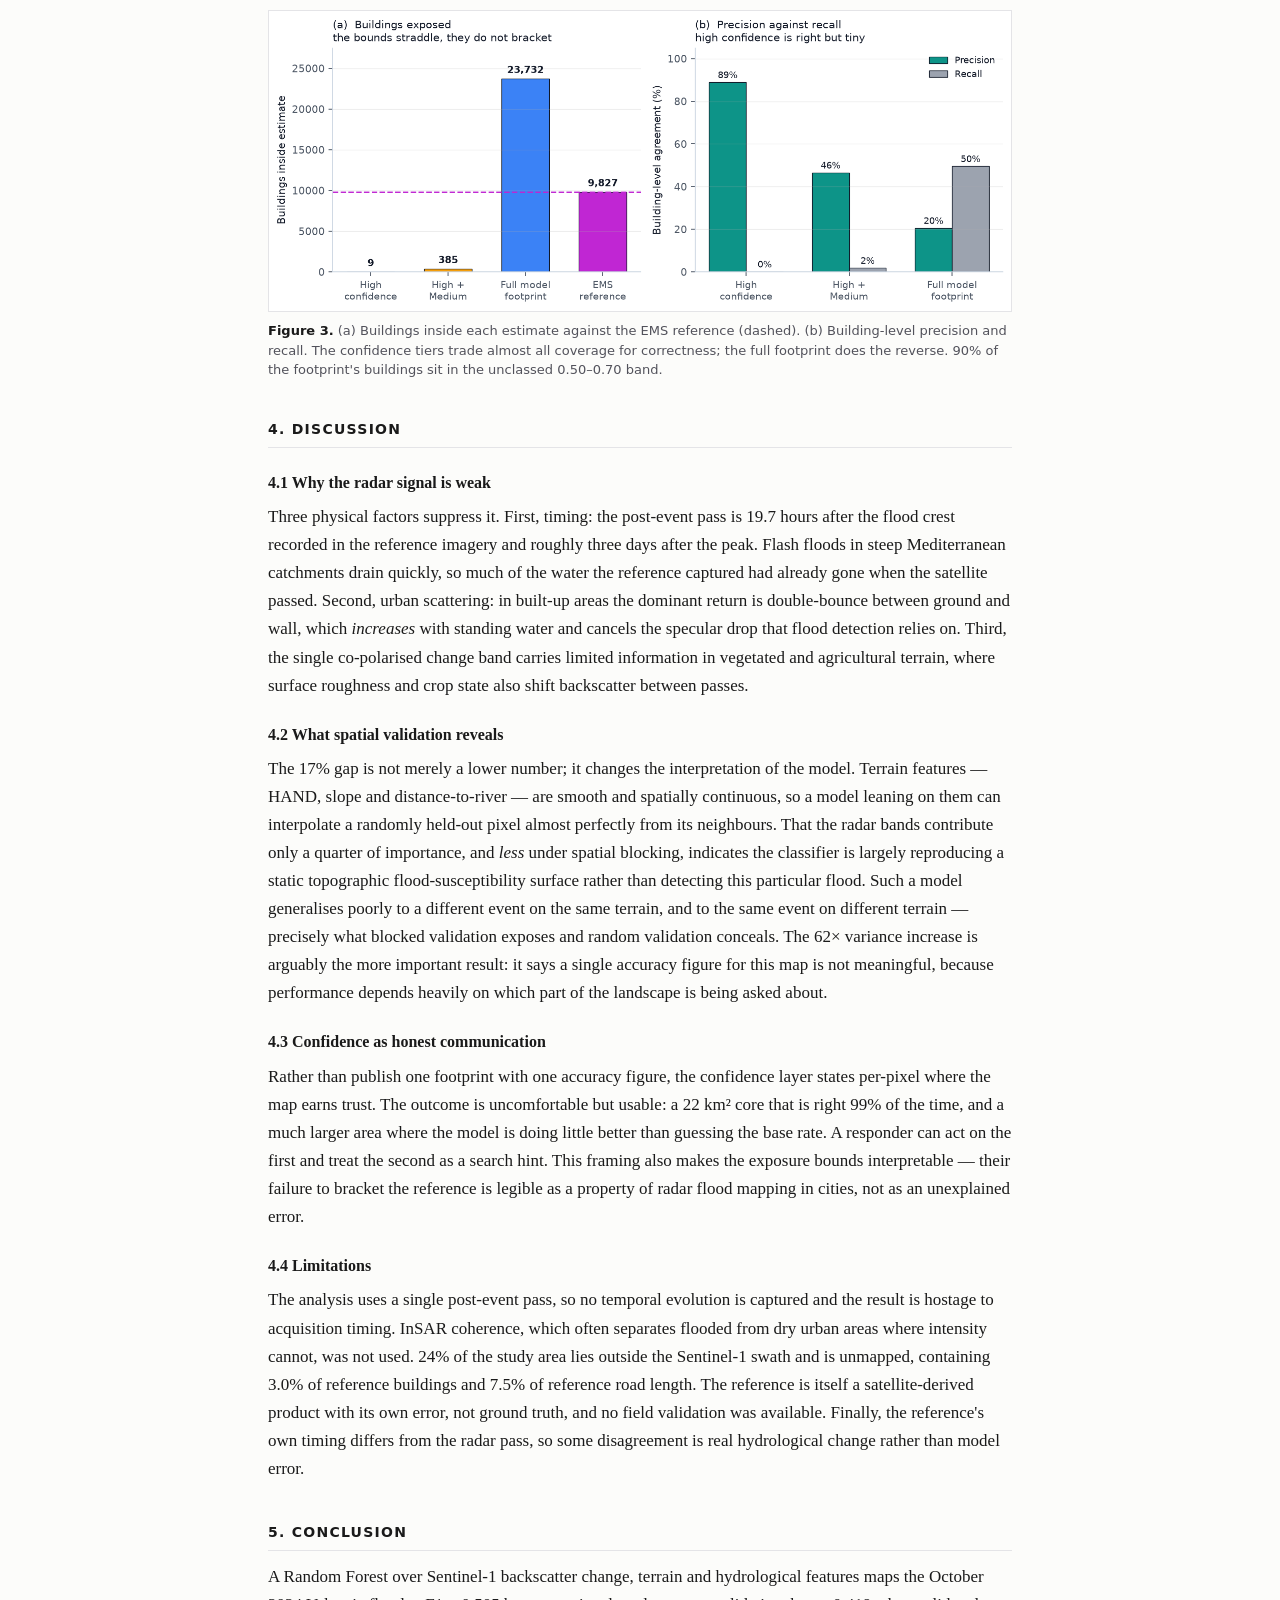
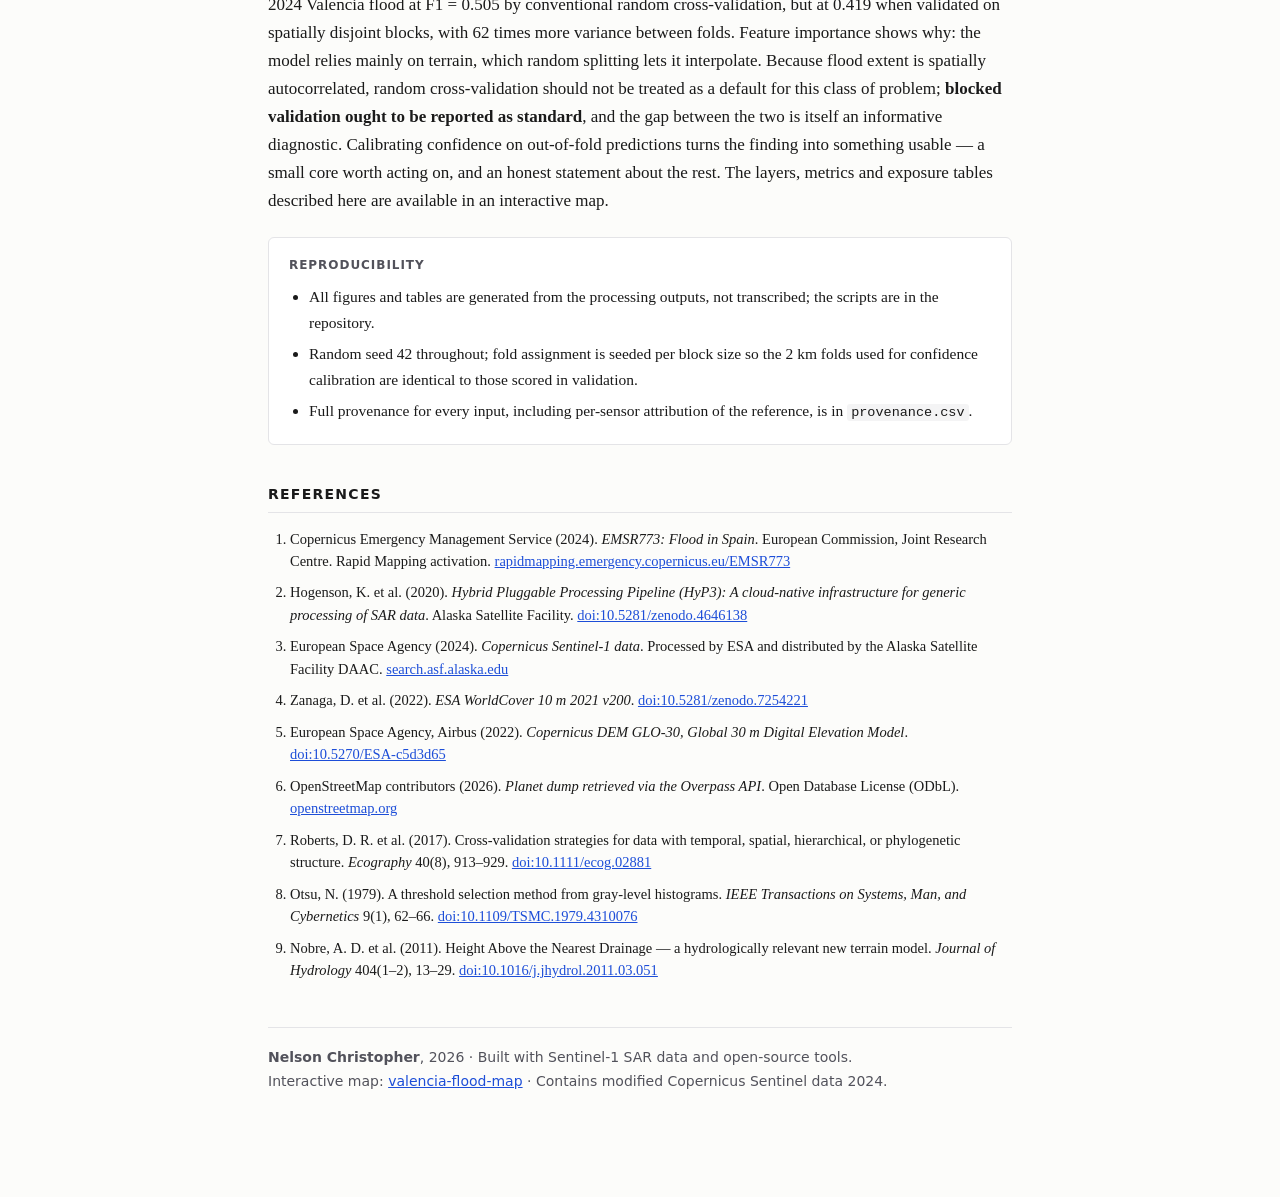
==== commit 37dfa061: "Remove '(Geodel)' from author mentions" ====
--- a/report/index.html
+++ b/report/index.html
@@ -122,7 +122,7 @@
 
 <h1>Sentinel-1 Radar Flood Mapping of the October 2024 Valencia Flash Flood:
     Spatial Validation and Confidence Assessment</h1>
-<p class="byline">Nelson Christopher (Geodel)</p>
+<p class="byline">Nelson Christopher</p>
 <p class="dateline">2026</p>
 
 <div class="abstract">
@@ -502,7 +502,7 @@
 </ol>
 
 <footer>
-  <p><b>Nelson Christopher (Geodel)</b>, 2026 · Built with Sentinel-1 SAR data and
+  <p><b>Nelson Christopher</b>, 2026 · Built with Sentinel-1 SAR data and
   open-source tools.<br>
   Interactive map: <a href="../">valencia-flood-map</a> ·
   Contains modified Copernicus Sentinel data 2024.</p>
